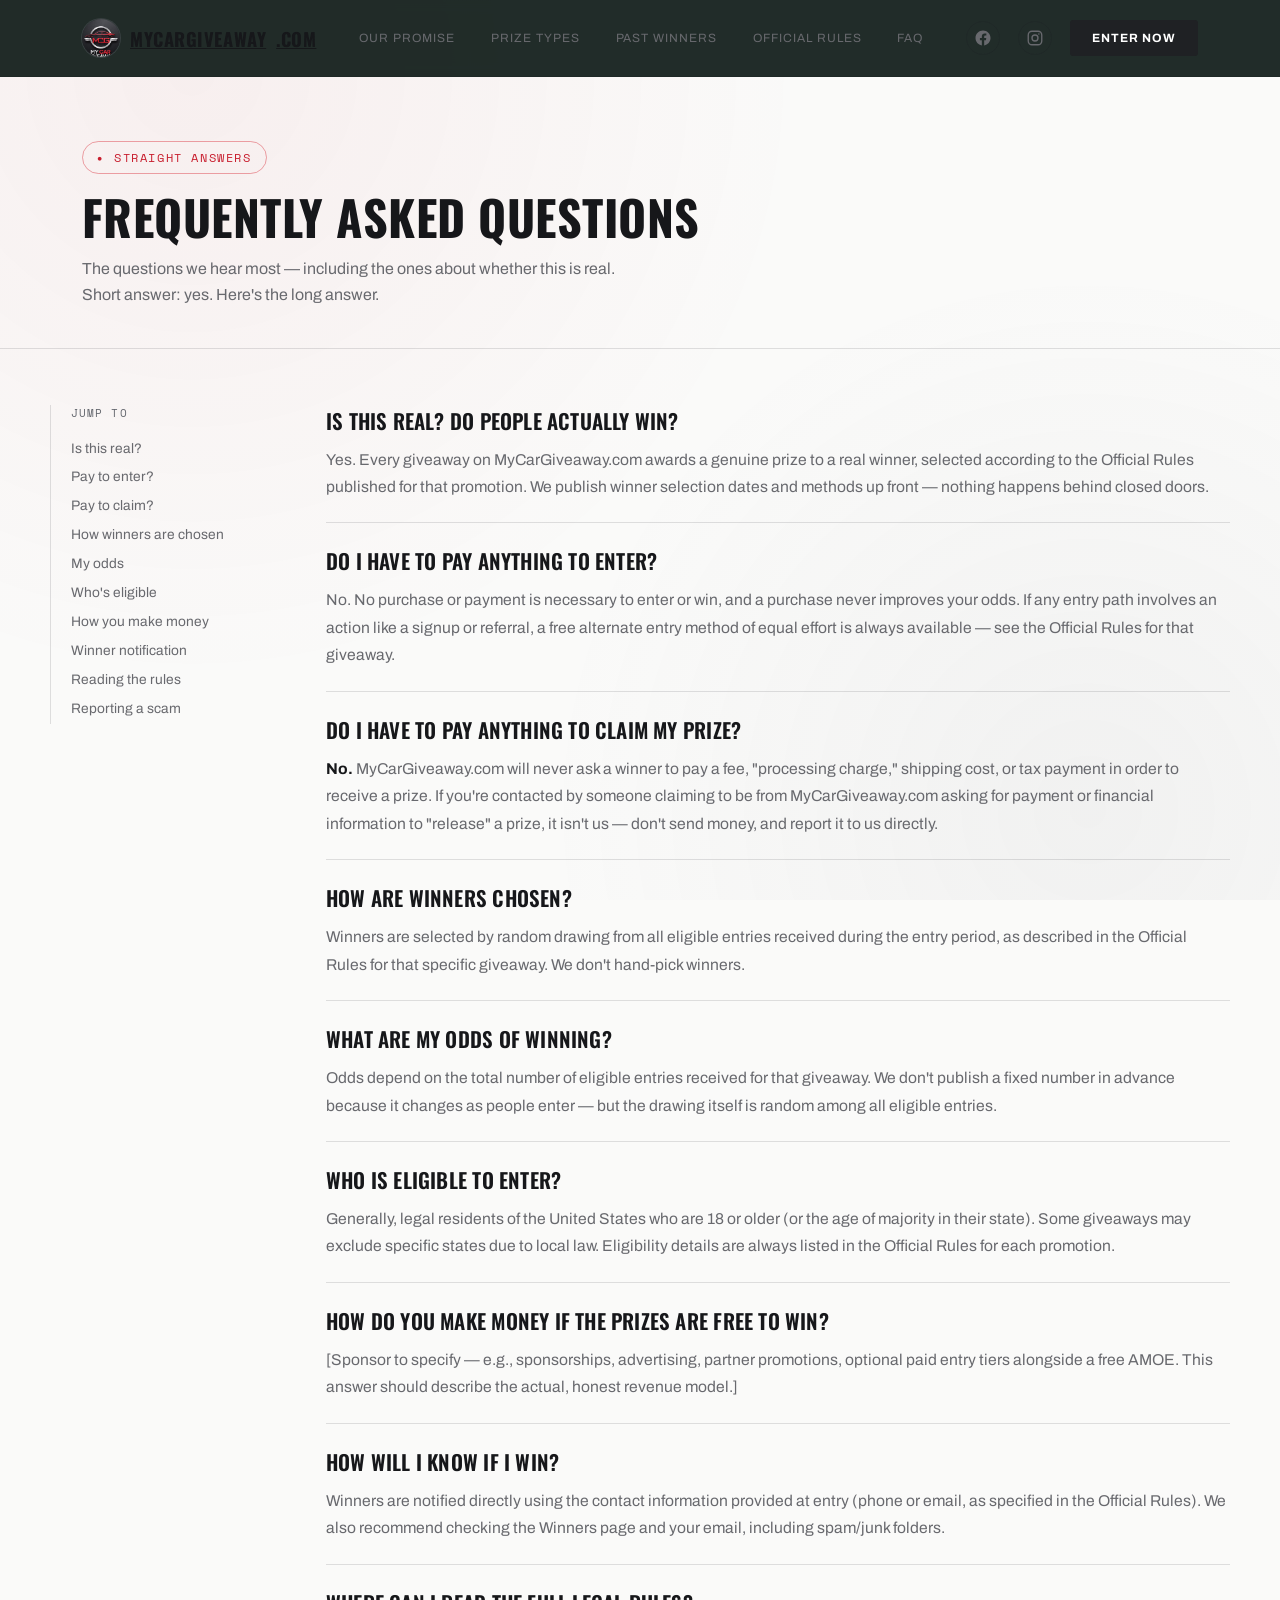
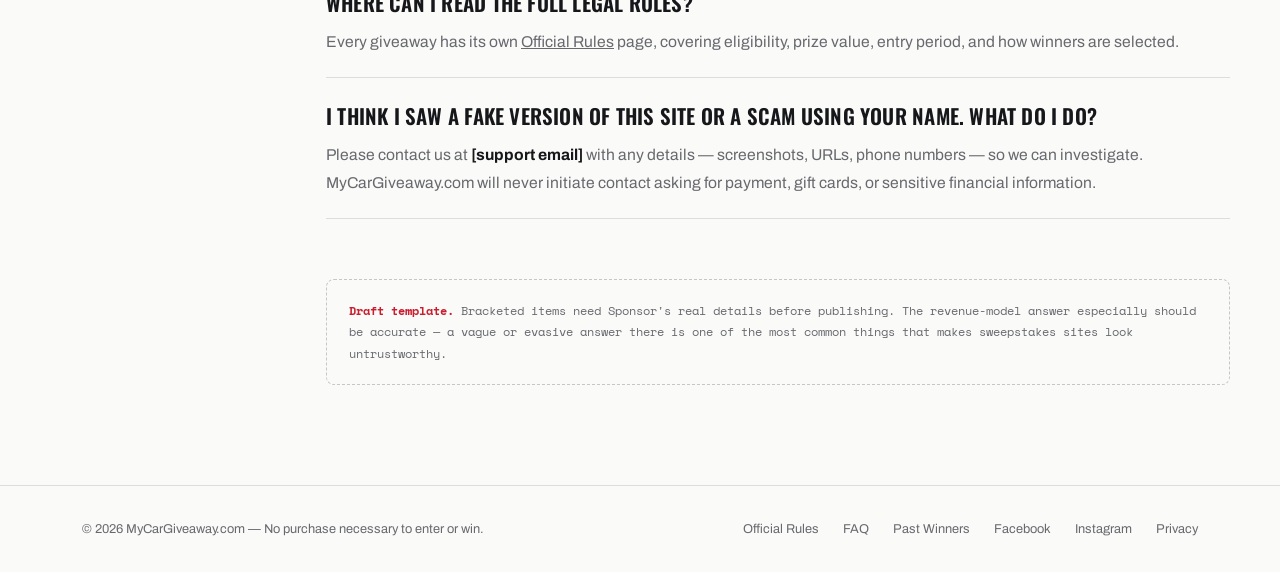
==== faq.html @ fa11fb12 "Add files via upload" ====
<!DOCTYPE html>
<html lang="en">
<head>
<meta charset="UTF-8">
<meta name="viewport" content="width=device-width, initial-scale=1.0">
<title>FAQ — MyCarGiveaway.com</title>
<link rel="preconnect" href="https://fonts.googleapis.com">
<link rel="preconnect" href="https://fonts.gstatic.com" crossorigin>
<link href="https://fonts.googleapis.com/css2?family=Oswald:wght@400;500;600;700&family=Archivo:ital,wght@0,400;0,500;0,600;0,700;1,600&family=Space+Mono:wght@400;700&display=swap" rel="stylesheet">
<link rel="stylesheet" href="style.css">
</head>
<body>

<header>
  <nav class="wrap">
    <a href="index.html" class="logo"><img src="logo.jpeg" alt="MyCarGiveaway.com" class="logo-img">MyCarGiveaway<span style="color:var(--brass-bright)">.com</span></a>
    <div class="navlinks">
      <a href="index.html#promise">Our Promise</a>
      <a href="index.html#prizes">Prize Types</a>
      <a href="past-winners.html">Past Winners</a>
      <a href="official-rules.html">Official Rules</a>
      <a href="faq.html">FAQ</a>
    </div>
    <div style="display:flex; align-items:center; gap:18px;">
      <a class="fb-icon" href="https://www.facebook.com/mycargiveaway" target="_blank" rel="noopener" aria-label="MyCarGiveaway on Facebook">
      <svg width="18" height="18" viewBox="0 0 24 24" fill="currentColor" aria-hidden="true"><path d="M22 12.06C22 6.53 17.52 2.04 12 2.04S2 6.53 2 12.06c0 5 3.66 9.15 8.44 9.94v-7.03H7.9v-2.91h2.54V9.85c0-2.51 1.49-3.9 3.77-3.9 1.09 0 2.24.2 2.24.2v2.46h-1.26c-1.24 0-1.63.77-1.63 1.56v1.87h2.78l-.44 2.91h-2.34V22c4.78-.79 8.44-4.94 8.44-9.94z"/></svg>
    </a>
      <a class="fb-icon" href="https://www.instagram.com/mycargiveaway" target="_blank" rel="noopener" aria-label="MyCarGiveaway on Instagram">
      <svg width="18" height="18" viewBox="0 0 24 24" fill="none" stroke="currentColor" stroke-width="1.8" aria-hidden="true"><rect x="3" y="3" width="18" height="18" rx="5"/><circle cx="12" cy="12" r="4"/><circle cx="17.2" cy="6.8" r="1" fill="currentColor" stroke="none"/></svg>
    </a>
      <a class="navcta" href="index.html#enter">Enter Now</a>
    </div>
  </nav>
</header>

<section class="doc-hero">
  <div class="wrap">
    <div class="eyebrow">Straight answers</div>
    <h1 class="display">Frequently Asked Questions</h1>
    <p>The questions we hear most — including the ones about whether this is real. Short answer: yes. Here's the long answer.</p>
  </div>
</section>

<section class="doc-body wrap">
  <nav class="doc-toc" aria-label="Table of contents">
    <span>Jump to</span>
    <a href="#real">Is this real?</a>
    <a href="#enter-pay">Pay to enter?</a>
    <a href="#claim-pay">Pay to claim?</a>
    <a href="#selection">How winners are chosen</a>
    <a href="#odds">My odds</a>
    <a href="#eligible">Who's eligible</a>
    <a href="#revenue">How you make money</a>
    <a href="#notify">Winner notification</a>
    <a href="#rules-link">Reading the rules</a>
    <a href="#scam">Reporting a scam</a>
  </nav>

  <article class="doc-content">

    <div class="faq-item">
      <h2 id="real">Is this real? Do people actually win?</h2>
      <p>Yes. Every giveaway on MyCarGiveaway.com awards a genuine prize to a real winner, selected according to the Official Rules published for that promotion. We publish winner selection dates and methods up front — nothing happens behind closed doors.</p>
    </div>

    <div class="faq-item">
      <h2 id="enter-pay">Do I have to pay anything to enter?</h2>
      <p>No. No purchase or payment is necessary to enter or win, and a purchase never improves your odds. If any entry path involves an action like a signup or referral, a free alternate entry method of equal effort is always available — see the Official Rules for that giveaway.</p>
    </div>

    <div class="faq-item">
      <h2 id="claim-pay">Do I have to pay anything to claim my prize?</h2>
      <p><strong>No.</strong> MyCarGiveaway.com will never ask a winner to pay a fee, "processing charge," shipping cost, or tax payment in order to receive a prize. If you're contacted by someone claiming to be from MyCarGiveaway.com asking for payment or financial information to "release" a prize, it isn't us — don't send money, and report it to us directly.</p>
    </div>

    <div class="faq-item">
      <h2 id="selection">How are winners chosen?</h2>
      <p>Winners are selected by random drawing from all eligible entries received during the entry period, as described in the Official Rules for that specific giveaway. We don't hand-pick winners.</p>
    </div>

    <div class="faq-item">
      <h2 id="odds">What are my odds of winning?</h2>
      <p>Odds depend on the total number of eligible entries received for that giveaway. We don't publish a fixed number in advance because it changes as people enter — but the drawing itself is random among all eligible entries.</p>
    </div>

    <div class="faq-item">
      <h2 id="eligible">Who is eligible to enter?</h2>
      <p>Generally, legal residents of the United States who are 18 or older (or the age of majority in their state). Some giveaways may exclude specific states due to local law. Eligibility details are always listed in the Official Rules for each promotion.</p>
    </div>

    <div class="faq-item">
      <h2 id="revenue">How do you make money if the prizes are free to win?</h2>
      <p>[Sponsor to specify — e.g., sponsorships, advertising, partner promotions, optional paid entry tiers alongside a free AMOE. This answer should describe the actual, honest revenue model.]</p>
    </div>

    <div class="faq-item">
      <h2 id="notify">How will I know if I win?</h2>
      <p>Winners are notified directly using the contact information provided at entry (phone or email, as specified in the Official Rules). We also recommend checking the Winners page and your email, including spam/junk folders.</p>
    </div>

    <div class="faq-item">
      <h2 id="rules-link">Where can I read the full legal rules?</h2>
      <p>Every giveaway has its own <a href="official-rules.html" style="color:var(--brass-bright)">Official Rules</a> page, covering eligibility, prize value, entry period, and how winners are selected.</p>
    </div>

    <div class="faq-item">
      <h2 id="scam">I think I saw a fake version of this site or a scam using your name. What do I do?</h2>
      <p>Please contact us at <strong>[support email]</strong> with any details — screenshots, URLs, phone numbers — so we can investigate. MyCarGiveaway.com will never initiate contact asking for payment, gift cards, or sensitive financial information.</p>
    </div>

    <div class="placeholder-note">
      <strong>Draft template.</strong> Bracketed items need Sponsor's real details before publishing. The revenue-model answer especially should be accurate — a vague or evasive answer there is one of the most common things that makes sweepstakes sites look untrustworthy.
    </div>
  </article>
</section>

<footer>
  <div class="wrap footer-row">
    <span>© 2026 MyCarGiveaway.com — No purchase necessary to enter or win.</span>
    <div class="footer-links">
      <a href="official-rules.html">Official Rules</a>
      <a href="faq.html">FAQ</a>
      <a href="past-winners.html">Past Winners</a>
      <a href="https://www.facebook.com/mycargiveaway" target="_blank" rel="noopener">Facebook</a>
      <a href="https://www.instagram.com/mycargiveaway" target="_blank" rel="noopener">Instagram</a>
      <a href="#">Privacy</a>
    </div>
  </div>
</footer>

</body>
</html>
---- style.css ----
:root{
    --bg:#FAFAF9;
    --bg-alt:#F0F0EF;
    --surface:#FFFFFF;
    --ink:#16171A;
    --steel:#63666D;
    --charcoal:#1F2124;
    --accent:#C81E2E;
    --on-accent:#FFFFFF;
    --muted:#68696E;
    --line: rgba(22,23,26,0.12);
  }
  *{box-sizing:border-box; margin:0; padding:0;}
  html{scroll-behavior:smooth;}
  body{
    background:var(--bg);
    color:var(--ink);
    font-family:'Archivo', sans-serif;
    -webkit-font-smoothing:antialiased;
    overflow-x:hidden;
  }
  @media (prefers-reduced-motion: reduce){
    *{animation-duration:0.01ms !important; animation-iteration-count:1 !important; transition-duration:0.01ms !important;}
  }

  .display{
    font-family:'Oswald', sans-serif;
    text-transform:uppercase;
    letter-spacing:0.01em;
  }
  .mono{ font-family:'Space Mono', monospace; letter-spacing:0.02em; }

  a{color:inherit;}
  .wrap{ max-width:1180px; margin:0 auto; padding:0 32px; }

  /* ===== background texture ===== */
  body::before{
    content:"";
    position:fixed; inset:0;
    background-image:
      radial-gradient(circle at 15% 8%, rgba(200,30,46,0.05), transparent 45%),
      radial-gradient(circle at 85% 90%, rgba(99,102,109,0.06), transparent 40%);
    pointer-events:none;
    z-index:0;
  }

  /* ===== nav ===== */
  header{
    position:sticky; top:0; z-index:50;
    background:rgba(15,27,23,0.92);
    backdrop-filter:blur(6px);
    border-bottom:1px solid var(--line);
  }
  nav.wrap{
    display:flex; align-items:center; justify-content:space-between;
    height:76px;
  }
  .logo{
    display:flex; align-items:center; gap:10px;
    font-family:'Oswald', sans-serif;
    font-weight:700; font-size:1.15rem;
    text-transform:uppercase; letter-spacing:0.03em;
  }
  .logo .dot{
    width:9px; height:9px; border-radius:50%;
    background:var(--accent);
    box-shadow:0 0 10px var(--accent);
  }
  .logo-img{
    width:38px; height:38px; border-radius:50%;
    object-fit:cover;
    box-shadow:0 0 0 1px rgba(99,102,109,0.35);
  }
  .navlinks{ display:flex; gap:36px; font-size:0.88rem; }
  .navlinks a{
    text-decoration:none; color:var(--muted);
    text-transform:uppercase; letter-spacing:0.08em; font-size:0.75rem;
    transition:color 0.2s;
  }
  .navlinks a:hover, .navlinks a:focus-visible{ color:var(--accent); }
  .navcta{
    background:var(--charcoal); color:var(--on-accent);
    padding:11px 22px; border-radius:3px;
    font-weight:700; font-size:0.75rem;
    text-transform:uppercase; letter-spacing:0.08em;
    text-decoration:none;
    transition:background 0.2s, transform 0.2s;
  }
  .navcta:hover, .navcta:focus-visible{ background:var(--accent); transform:translateY(-1px); }
  .fb-icon{
    display:flex; align-items:center; justify-content:center;
    width:34px; height:34px; border-radius:50%;
    color:var(--muted);
    border:1px solid var(--line);
    transition:color 0.2s, border-color 0.2s;
  }
  .fb-icon:hover, .fb-icon:focus-visible{ color:var(--accent); border-color:var(--accent); }

  @media (max-width:820px){ .navlinks{ display:none; } }

  /* ===== hero ===== */
  .hero{
    position:relative; z-index:1;
    padding:96px 0 80px;
  }
  .hero-grid{
    display:grid; grid-template-columns:1.15fr 0.85fr; gap:56px; align-items:center;
  }
  @media (max-width:900px){ .hero-grid{ grid-template-columns:1fr; } }

  .eyebrow{
    display:inline-flex; align-items:center; gap:10px;
    font-family:'Space Mono', monospace; font-size:0.72rem;
    color:var(--accent); text-transform:uppercase; letter-spacing:0.14em;
    margin-bottom:22px;
    border:1px solid rgba(216,30,44,0.4);
    padding:7px 14px; border-radius:999px;
  }
  .eyebrow::before{ content:"●"; font-size:0.55rem; color:var(--accent); }

  h1.display{
    font-size:clamp(2.6rem, 5.6vw, 4.6rem);
    line-height:0.98;
    font-weight:700;
    margin-bottom:26px;
  }
  h1.display em{
    font-style:normal; color:var(--accent);
  }
  .hero p.lede{
    font-size:1.13rem; line-height:1.6; color:var(--muted);
    max-width:52ch; margin-bottom:34px;
  }
  .hero-ctas{ display:flex; gap:16px; flex-wrap:wrap; }
  .btn-primary{
    background:var(--accent); color:var(--on-accent);
    padding:16px 30px; border-radius:3px; font-weight:700;
    text-decoration:none; text-transform:uppercase; letter-spacing:0.06em; font-size:0.85rem;
    display:inline-block; transition:transform 0.2s, box-shadow 0.2s;
    box-shadow:0 0 0 rgba(237,239,241,0);
  }
  .btn-primary:hover, .btn-primary:focus-visible{ transform:translateY(-2px); box-shadow:0 10px 24px rgba(237,239,241,0.18); }
  .btn-ghost{
    border:1px solid var(--line); color:var(--ink);
    padding:16px 26px; border-radius:3px; font-weight:600;
    text-decoration:none; text-transform:uppercase; letter-spacing:0.06em; font-size:0.85rem;
    display:inline-block; transition:border-color 0.2s, color 0.2s;
  }
  .btn-ghost:hover, .btn-ghost:focus-visible{ border-color:var(--accent); color:var(--accent); }

  /* ===== ticket stub (signature element) ===== */
  .ticket{
    position:relative;
    background:linear-gradient(155deg, var(--surface), #F3F3F2);
    border:1px solid rgba(99,102,109,0.3);
    border-radius:10px;
    padding:30px 28px;
    transform:rotate(2.5deg);
    box-shadow:0 30px 60px rgba(0,0,0,0.45);
  }
  .ticket::before, .ticket::after{
    content:"";
    position:absolute; top:50%; transform:translateY(-50%);
    width:26px; height:26px; border-radius:50%;
    background:var(--bg);
    box-shadow:inset 0 0 0 1px rgba(99,102,109,0.3);
  }
  .ticket::before{ left:-13px; }
  .ticket::after{ right:-13px; }
  .ticket .perf{
    position:absolute; top:0; bottom:0; right:112px;
    border-left:2px dashed rgba(99,102,109,0.28);
  }
  .ticket-top{
    display:flex; justify-content:space-between; align-items:flex-start;
    margin-bottom:18px; padding-right:110px;
  }
  .ticket-label{ font-family:'Space Mono',monospace; font-size:0.68rem; color:var(--muted); text-transform:uppercase; letter-spacing:0.12em; }
  .ticket-prize{
    font-family:'Oswald', sans-serif; text-transform:uppercase;
    font-size:1.7rem; font-weight:700; line-height:1.05; margin:6px 0 4px;
    padding-right:110px;
  }
  .ticket-sub{ font-size:0.85rem; color:var(--muted); padding-right:110px; margin-bottom:22px; }
  .ticket-stamp{
    position:absolute; top:26px; right:24px; width:84px; height:84px;
    border:2px solid var(--accent); border-radius:50%;
    display:flex; align-items:center; justify-content:center; text-align:center;
    transform:rotate(12deg);
    color:var(--accent); font-family:'Space Mono',monospace;
    font-size:0.62rem; font-weight:700; text-transform:uppercase; letter-spacing:0.05em;
    line-height:1.2;
  }
  .ticket-meta{
    display:flex; justify-content:space-between; align-items:center;
    border-top:1px dashed var(--line); padding-top:16px;
    font-family:'Space Mono', monospace; font-size:0.7rem; color:var(--muted);
  }
  .ticket-meta .odo{
    display:flex; gap:4px;
  }
  .odo span{
    background:var(--charcoal); color:var(--accent);
    padding:4px 6px; border-radius:2px; font-weight:700; font-size:0.78rem;
    min-width:16px; text-align:center;
  }

  /* ===== promise section ===== */
  .promise{
    position:relative; z-index:1;
    padding:88px 0;
    border-top:1px solid var(--line);
    border-bottom:1px solid var(--line);
    background:var(--bg-alt);
  }
  .section-head{ max-width:640px; margin-bottom:56px; }
  .section-head .eyebrow{ margin-bottom:16px; }
  .section-head h2{
    font-size:clamp(1.9rem, 3.4vw, 2.6rem); line-height:1.08; margin-bottom:14px;
  }
  .section-head p{ color:var(--muted); font-size:1.02rem; line-height:1.6; }

  .stub-grid{
    display:grid; grid-template-columns:repeat(2, 1fr); gap:2px;
    background:var(--line);
    border:1px solid var(--line);
    border-radius:10px; overflow:hidden;
  }
  @media (max-width:760px){ .stub-grid{ grid-template-columns:1fr; } }

  .stub{
    background:var(--bg-alt);
    padding:32px 30px;
    position:relative;
  }
  .stub-num{
    font-family:'Space Mono', monospace; font-size:0.72rem; color:var(--steel);
    letter-spacing:0.1em; margin-bottom:14px; display:block;
  }
  .stub h3{
    font-family:'Oswald', sans-serif; text-transform:uppercase; font-weight:600;
    font-size:1.18rem; margin-bottom:10px; letter-spacing:0.01em;
  }
  .stub p{ color:var(--muted); font-size:0.94rem; line-height:1.6; }

  /* ===== live strip ===== */
  .strip{
    position:relative; z-index:1;
    padding:26px 0;
    background:var(--accent);
    color:var(--on-accent);
    overflow:hidden;
    white-space:nowrap;
  }
  .strip-track{
    display:inline-flex; gap:48px;
    animation:scroll 26s linear infinite;
    font-family:'Oswald', sans-serif; text-transform:uppercase;
    font-weight:600; font-size:0.95rem; letter-spacing:0.04em;
  }
  .strip-track span{ display:inline-flex; align-items:center; gap:14px; }
  .strip-track span::after{ content:"◆"; font-size:0.6rem; opacity:0.5; margin-left:34px; }
  @keyframes scroll{
    from{ transform:translateX(0); }
    to{ transform:translateX(-50%); }
  }

  /* ===== gallery / prize types ===== */
  .prizes{
    position:relative; z-index:1;
    padding:96px 0;
  }
  .prize-grid{
    display:grid; grid-template-columns:repeat(auto-fit, minmax(220px, 1fr));
    gap:1px; background:var(--line); border:1px solid var(--line); border-radius:10px; overflow:hidden;
  }
  .prize-card{
    background:var(--bg-alt); padding:34px 26px; text-align:left;
  }
  .prize-card .glyph{
    font-family:'Oswald', sans-serif; font-size:0.7rem; letter-spacing:0.14em;
    color:var(--steel); text-transform:uppercase; margin-bottom:16px; display:block;
  }
  .prize-card h4{
    font-family:'Oswald', sans-serif; text-transform:uppercase; font-weight:600;
    font-size:1.05rem; margin-bottom:8px;
  }
  .prize-card p{ color:var(--muted); font-size:0.88rem; line-height:1.55; }

  /* ===== CTA close ===== */
  .close-cta{
    position:relative; z-index:1;
    padding:100px 0 110px; text-align:center;
    border-top:1px solid var(--line);
  }
  .close-cta h2{
    font-size:clamp(2.1rem, 4.4vw, 3.4rem); line-height:1.04; margin-bottom:20px;
  }
  .close-cta h2 em{ font-style:normal; color:var(--accent); }
  .close-cta p{ color:var(--muted); max-width:48ch; margin:0 auto 36px; font-size:1.02rem; line-height:1.6; }

  footer{
    position:relative; z-index:1;
    border-top:1px solid var(--line);
    padding:36px 0; font-size:0.8rem; color:var(--muted);
  }
  .footer-row{ display:flex; justify-content:space-between; flex-wrap:wrap; gap:14px; align-items:center; }
  footer a{ text-decoration:none; color:var(--muted); }
  footer a:hover{ color:var(--accent); }
  .footer-links{ display:flex; gap:24px; }

/* ===== document pages (Rules / FAQ) ===== */
.doc-hero{
  position:relative; z-index:1;
  padding:64px 0 40px;
  border-bottom:1px solid var(--line);
}
.doc-hero .eyebrow{ margin-bottom:18px; }
.doc-hero h1{
  font-size:clamp(2rem, 4vw, 3rem); line-height:1.05; margin-bottom:14px;
}
.doc-hero p{ color:var(--muted); font-size:1rem; max-width:60ch; line-height:1.6; }
.doc-meta{
  display:flex; gap:24px; flex-wrap:wrap; margin-top:22px;
  font-family:'Space Mono', monospace; font-size:0.75rem; color:var(--accent);
  text-transform:uppercase; letter-spacing:0.06em;
}
.doc-body{
  position:relative; z-index:1;
  padding:56px 0 100px;
  display:grid; grid-template-columns:220px 1fr; gap:56px;
}
@media (max-width:820px){ .doc-body{ grid-template-columns:1fr; } }

.doc-toc{
  position:sticky; top:96px; align-self:start;
  border-left:1px solid var(--line); padding-left:20px;
}
.doc-toc span{
  display:block; font-family:'Space Mono',monospace; font-size:0.68rem;
  color:var(--steel); text-transform:uppercase; letter-spacing:0.1em; margin-bottom:14px;
}
.doc-toc a{
  display:block; text-decoration:none; color:var(--muted);
  font-size:0.86rem; line-height:2.1; transition:color 0.2s;
}
.doc-toc a:hover, .doc-toc a:focus-visible{ color:var(--accent); }
@media (max-width:820px){ .doc-toc{ position:static; border-left:none; padding-left:0; border-bottom:1px solid var(--line); padding-bottom:20px; } }

.doc-content h2{
  font-family:'Oswald', sans-serif; text-transform:uppercase; font-weight:600;
  font-size:1.3rem; letter-spacing:0.01em;
  margin:44px 0 14px; padding-top:8px;
  border-top:1px solid var(--line);
}
.doc-content h2:first-child{ margin-top:0; border-top:none; padding-top:0; }
.doc-content p{ color:var(--muted); font-size:0.98rem; line-height:1.75; margin-bottom:14px; }
.doc-content p strong{ color:var(--ink); }
.doc-content ul, .doc-content ol{ margin:0 0 14px 22px; color:var(--muted); font-size:0.98rem; line-height:1.75; }
.doc-content li{ margin-bottom:6px; }

.callout{
  border:1px solid rgba(216,30,44,0.4);
  background:rgba(216,30,44,0.07);
  border-radius:8px;
  padding:18px 20px;
  margin:20px 0;
  font-size:0.92rem; line-height:1.6; color:var(--ink);
}
.callout strong{ color:var(--accent); }

.doc-table{
  width:100%; border-collapse:collapse; margin:16px 0 24px;
  font-size:0.92rem;
}
.doc-table th, .doc-table td{
  text-align:left; padding:12px 14px; border-bottom:1px solid var(--line);
}
.doc-table th{
  font-family:'Space Mono', monospace; text-transform:uppercase; font-size:0.72rem;
  letter-spacing:0.08em; color:var(--steel); font-weight:700;
}
.doc-table td{ color:var(--muted); }

.faq-item{
  border-bottom:1px solid var(--line);
  padding:22px 0;
}
.faq-item:first-child{ padding-top:0; }
.faq-item h2{ margin:0 0 10px; border-top:none; padding-top:0; }
.faq-item p{ margin-bottom:0; }

.placeholder-note{
  margin-top:60px; padding:20px 22px;
  border:1px dashed rgba(99,102,109,0.35); border-radius:8px;
  font-family:'Space Mono', monospace; font-size:0.78rem; line-height:1.7;
  color:var(--muted);
}
.placeholder-note strong{ color:var(--accent); }

/* ===== stats bar ===== */
.stats{
  position:relative; z-index:1;
  padding:52px 0;
  border-top:1px solid var(--line);
  border-bottom:1px solid var(--line);
  background:var(--ink-2);
}
.stats-grid{
  display:grid; grid-template-columns:repeat(4, 1fr); gap:24px; text-align:center;
}
@media (max-width:760px){ .stats-grid{ grid-template-columns:repeat(2, 1fr); } }
.stat-num{
  font-family:'Oswald', sans-serif; font-weight:700; font-size:clamp(1.8rem, 3.5vw, 2.6rem);
  color:var(--brass-bright); line-height:1;
}
.stat-label{
  font-family:'Space Mono', monospace; font-size:0.72rem; color:var(--cream-dim);
  text-transform:uppercase; letter-spacing:0.08em; margin-top:8px;
}

/* ===== scam warning banner ===== */
.scam-banner{
  position:relative; z-index:1;
  padding:26px 0;
  background:rgba(216,30,44,0.08);
  border-top:1px solid rgba(216,30,44,0.3);
  border-bottom:1px solid rgba(216,30,44,0.3);
}
.scam-banner .wrap{
  display:flex; align-items:center; gap:16px; flex-wrap:wrap;
}
.scam-banner .badge{
  font-family:'Oswald', sans-serif; text-transform:uppercase; font-weight:700;
  font-size:0.78rem; letter-spacing:0.06em; color:var(--accent);
  border:1px solid var(--accent); border-radius:4px; padding:6px 12px;
  flex-shrink:0;
}
.scam-banner p{ color:var(--cream); font-size:0.92rem; line-height:1.5; margin:0; }
.scam-banner a{ color:var(--brass-bright); text-decoration:underline; }

/* ===== past winners ===== */
.winners-grid{
  display:grid; grid-template-columns:repeat(auto-fit, minmax(260px, 1fr));
  gap:1px; background:var(--line); border:1px solid var(--line); border-radius:10px; overflow:hidden;
}
.winner-card{ background:var(--ink-2); padding:30px 26px; }
.winner-card .badge{
  display:inline-block; font-family:'Space Mono', monospace; font-size:0.68rem;
  color:var(--accent); border:1px solid rgba(216,30,44,0.4); border-radius:999px;
  padding:4px 10px; margin-bottom:16px; text-transform:uppercase; letter-spacing:0.08em;
}
.winner-card h4{
  font-family:'Oswald', sans-serif; text-transform:uppercase; font-weight:600;
  font-size:1.1rem; margin-bottom:6px;
}
.winner-card .prize{ color:var(--brass-bright); font-size:0.92rem; margin-bottom:4px; }
.winner-card .loc{ color:var(--cream-dim); font-size:0.85rem; font-family:'Space Mono', monospace; }
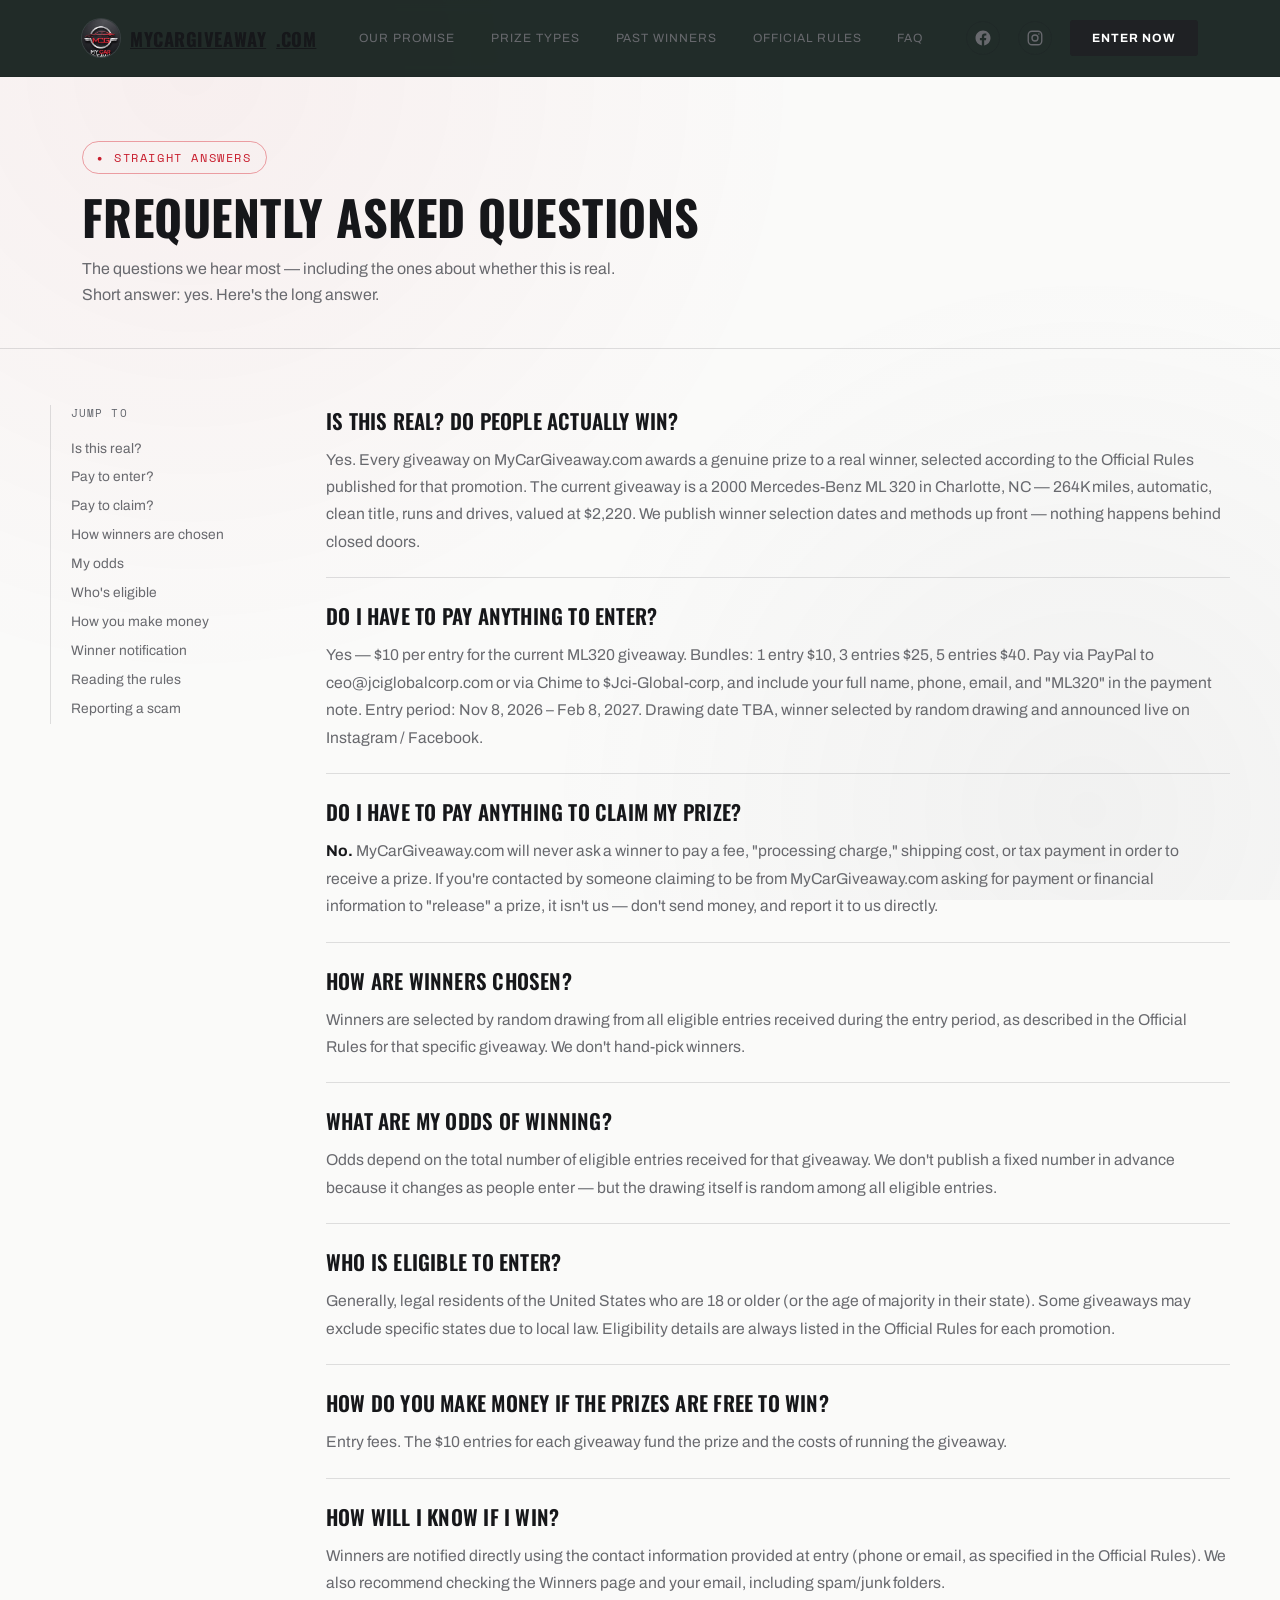
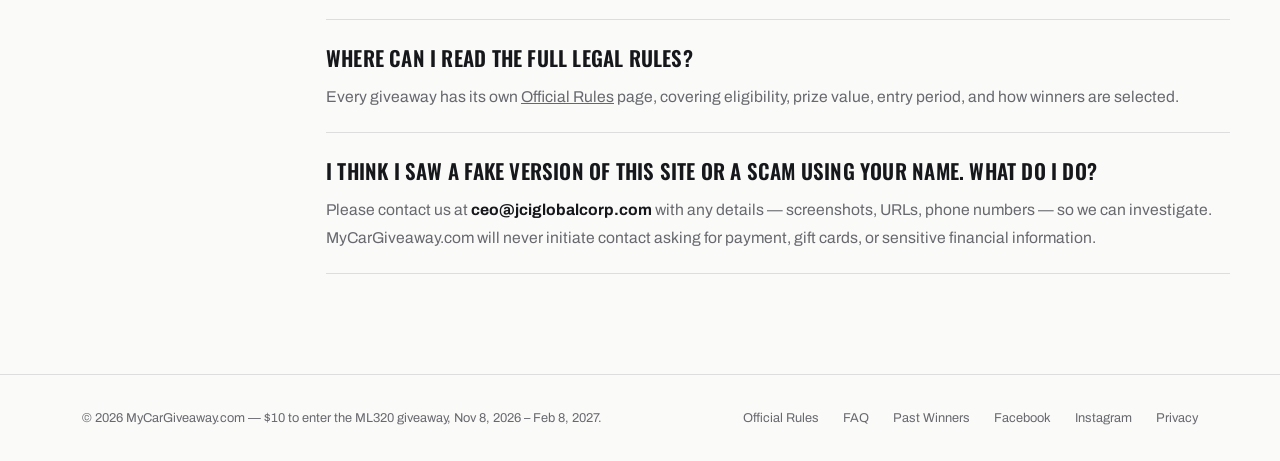
==== commit ec053b54: "Update FAQ for ML320 giveaway: $10 entry, bundles, PayPal and Chime" ====
--- a/faq.html
+++ b/faq.html
@@ -60,12 +60,12 @@
 
     <div class="faq-item">
       <h2 id="real">Is this real? Do people actually win?</h2>
-      <p>Yes. Every giveaway on MyCarGiveaway.com awards a genuine prize to a real winner, selected according to the Official Rules published for that promotion. We publish winner selection dates and methods up front — nothing happens behind closed doors.</p>
+      <p>Yes. Every giveaway on MyCarGiveaway.com awards a genuine prize to a real winner, selected according to the Official Rules published for that promotion. The current giveaway is a 2000 Mercedes-Benz ML 320 in Charlotte, NC — 264K miles, automatic, clean title, runs and drives, valued at $2,220. We publish winner selection dates and methods up front — nothing happens behind closed doors.</p>
     </div>
 
     <div class="faq-item">
       <h2 id="enter-pay">Do I have to pay anything to enter?</h2>
-      <p>No. No purchase or payment is necessary to enter or win, and a purchase never improves your odds. If any entry path involves an action like a signup or referral, a free alternate entry method of equal effort is always available — see the Official Rules for that giveaway.</p>
+      <p>Yes — $10 per entry for the current ML320 giveaway. Bundles: 1 entry $10, 3 entries $25, 5 entries $40. Pay via PayPal to ceo@jciglobalcorp.com or via Chime to $Jci-Global-corp, and include your full name, phone, email, and "ML320" in the payment note. Entry period: Nov 8, 2026 – Feb 8, 2027. Drawing date TBA, winner selected by random drawing and announced live on Instagram / Facebook.</p>
     </div>
 
     <div class="faq-item">
@@ -90,7 +90,7 @@
 
     <div class="faq-item">
       <h2 id="revenue">How do you make money if the prizes are free to win?</h2>
-      <p>[Sponsor to specify — e.g., sponsorships, advertising, partner promotions, optional paid entry tiers alongside a free AMOE. This answer should describe the actual, honest revenue model.]</p>
+      <p>Entry fees. The $10 entries for each giveaway fund the prize and the costs of running the giveaway.</p>
     </div>
 
     <div class="faq-item">
@@ -105,18 +105,14 @@
 
     <div class="faq-item">
       <h2 id="scam">I think I saw a fake version of this site or a scam using your name. What do I do?</h2>
-      <p>Please contact us at <strong>[support email]</strong> with any details — screenshots, URLs, phone numbers — so we can investigate. MyCarGiveaway.com will never initiate contact asking for payment, gift cards, or sensitive financial information.</p>
-    </div>
-
-    <div class="placeholder-note">
-      <strong>Draft template.</strong> Bracketed items need Sponsor's real details before publishing. The revenue-model answer especially should be accurate — a vague or evasive answer there is one of the most common things that makes sweepstakes sites look untrustworthy.
+      <p>Please contact us at <strong>ceo@jciglobalcorp.com</strong> with any details — screenshots, URLs, phone numbers — so we can investigate. MyCarGiveaway.com will never initiate contact asking for payment, gift cards, or sensitive financial information.</p>
     </div>
   </article>
 </section>
 
 <footer>
   <div class="wrap footer-row">
-    <span>© 2026 MyCarGiveaway.com — No purchase necessary to enter or win.</span>
+    <span>© 2026 MyCarGiveaway.com — $10 to enter the ML320 giveaway, Nov 8, 2026 – Feb 8, 2027.</span>
     <div class="footer-links">
       <a href="official-rules.html">Official Rules</a>
       <a href="faq.html">FAQ</a>
